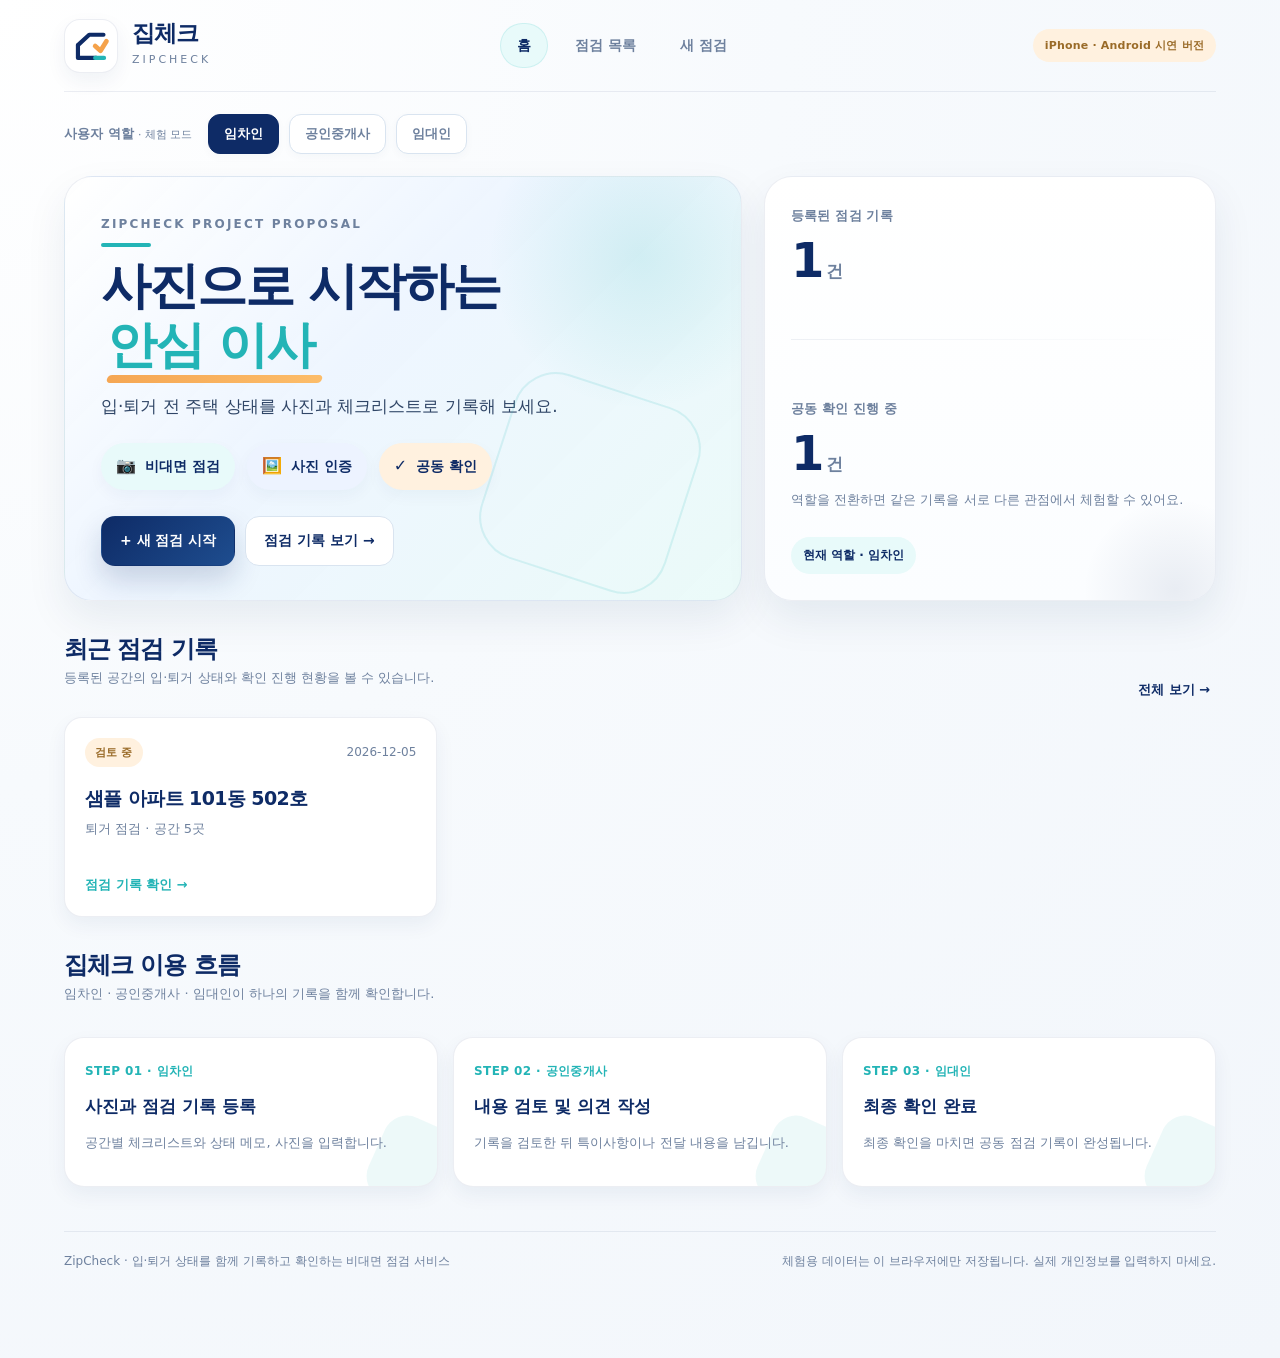
==== docs/index.html @ 16161367 "Add iPhone PWA site: docs/index.html" ====
<!doctype html>
<html lang="ko">
<head>
  <meta charset="utf-8" />
  <meta name="viewport" content="width=device-width, initial-scale=1, viewport-fit=cover" />
  <meta name="theme-color" content="#F7FAFD" />
  <meta name="mobile-web-app-capable" content="yes"/>
  <meta name="apple-mobile-web-app-capable" content="yes"/>
  <meta name="apple-mobile-web-app-status-bar-style" content="default"/>
  <meta name="description" content="집체크 - 입퇴거 주택상태 공동점검 시제품"/>
  <meta name="apple-mobile-web-app-title" content="집체크"/>
  <link rel="apple-touch-icon" href="icons/icon.svg"/>
  <link rel="manifest" href="manifest.webmanifest"/>
  <link rel="icon" type="image/png" sizes="192x192" href="icons/icon-192.png"/>
  <title>집체크 ZipCheck | iPhone 시연용 웹앱</title>
  <style>
    :root{
      --bg:#F7FAFD;
      --bg2:#EEF5FA;
      --card:#FFFFFF;
      --ink:#0E2B66;
      --text:#304667;
      --muted:#6E819E;
      --line:#D9E4F0;
      --navy:#0E2B66;
      --navy-2:#1E4D8F;
      --teal:#23B4B6;
      --teal-soft:#E8FAFA;
      --orange:#F5A24A;
      --orange-soft:#FFF1DF;
      --blue-soft:#EDF3FF;
      --green-soft:#E8F8F2;
      --shadow:0 18px 40px rgba(17,49,95,.08);
      --shadow-soft:0 8px 20px rgba(24,54,97,.06);
      --radius-xl:28px;
      --radius-lg:20px;
      --radius-md:14px;
    }
    *{box-sizing:border-box}
    html,body{margin:0;padding:0}
    body{
      font-family:Pretendard,"Apple SD Gothic Neo","Malgun Gothic",system-ui,sans-serif;
      color:var(--text);
      background:radial-gradient(circle at top left, #ffffff 0%, #F7FAFD 42%, #F2F6FB 100%);
      line-height:1.55;
    }
    button,input,select,textarea{font:inherit}
    button{cursor:pointer}
    button:disabled{opacity:.55;cursor:not-allowed}
    a{text-decoration:none;color:inherit}
    .shell{max-width:1200px;margin:0 auto;padding:0 24px 88px}
    .site-header{
      min-height:92px;display:flex;align-items:center;justify-content:space-between;gap:16px;
      border-bottom:1px solid rgba(14,43,102,.08);
    }
    .brand{display:flex;align-items:center;gap:14px;white-space:nowrap}
    .brand-logo{width:54px;height:54px;display:grid;place-items:center;background:white;border-radius:16px;box-shadow:var(--shadow-soft);border:1px solid rgba(14,43,102,.08)}
    .brand-logo svg{display:block}
    .brand-copy strong{display:block;font-size:23px;line-height:1;color:var(--navy);letter-spacing:-1px}
    .brand-copy span{display:block;font-size:11px;letter-spacing:3px;color:var(--muted);margin-top:6px}
    .toplinks{display:flex;align-items:center;gap:10px;flex-wrap:wrap}
    .navbtn{
      border:1px solid transparent;background:transparent;color:var(--muted);
      border-radius:999px;padding:11px 16px;font-size:14px;font-weight:700;
      transition:.18s ease;
    }
    .navbtn:hover{background:rgba(35,180,182,.08);color:var(--navy)}
    .navbtn.active{background:var(--teal-soft);color:var(--navy);border-color:rgba(35,180,182,.14)}
    .demo-label{
      white-space:nowrap;border-radius:999px;padding:8px 12px;font-size:11px;font-weight:800;
      color:#9A6B28;background:var(--orange-soft);letter-spacing:.2px
    }
    .role-strip{
      display:flex;align-items:center;gap:10px;flex-wrap:wrap;padding:22px 0 10px;
    }
    .role-caption{font-size:13px;font-weight:800;color:var(--muted);margin-right:6px}
    .role-btn{
      border:1px solid var(--line);background:#fff;color:var(--muted);
      border-radius:12px;padding:9px 15px;font-size:13px;font-weight:700;transition:.18s ease;
      box-shadow:0 3px 10px rgba(17,49,95,.03)
    }
    .role-btn.active{background:var(--navy);color:#fff;border-color:var(--navy)}
    .hero{
      display:grid;grid-template-columns:1.32fr .88fr;gap:22px;align-items:stretch;margin:12px 0 34px;
    }
    .hero-main{
      min-height:328px;padding:34px 36px;border-radius:var(--radius-xl);
      background:linear-gradient(135deg, rgba(255,255,255,.98) 0%, rgba(237,245,255,.94) 42%, rgba(233,250,248,.92) 100%);
      border:1px solid rgba(14,43,102,.08);
      box-shadow:var(--shadow);position:relative;overflow:hidden;display:flex;flex-direction:column;justify-content:space-between;
    }
    .hero-main:before{
      content:'';position:absolute;right:-50px;top:-70px;width:300px;height:300px;border-radius:50%;
      background:radial-gradient(circle, rgba(35,180,182,.14) 0%, rgba(35,180,182,.06) 42%, rgba(35,180,182,0) 72%);
      pointer-events:none;
    }
    .hero-main:after{
      content:'';position:absolute;right:54px;bottom:20px;width:190px;height:190px;border:2px solid rgba(35,180,182,.14);
      border-radius:44px;transform:rotate(18deg);pointer-events:none;
    }
    .eyebrow{
      display:inline-block;font-size:12px;font-weight:800;letter-spacing:2.2px;color:var(--muted);
      text-transform:uppercase;margin-bottom:10px
    }
    .eyebrow::after{content:'';display:block;width:50px;height:4px;background:var(--teal);border-radius:4px;margin-top:9px}
    h1{margin:0;font-size:50px;line-height:1.18;letter-spacing:-2px;color:var(--navy)}
    .accent{color:var(--teal)}
    .headline-sub{display:block;color:var(--text);font-size:17px;margin-top:18px;max-width:500px}
    .accent-swoosh{
      display:inline-block;margin-left:6px;position:relative
    }
    .accent-swoosh:after{
      content:'';position:absolute;left:0;right:-8px;bottom:-8px;height:8px;background:linear-gradient(90deg,var(--orange),#FDBA62);
      border-radius:999px;opacity:.95;transform:skewX(-18deg)
    }
    .feature-pills{display:flex;gap:12px;flex-wrap:wrap;margin-top:24px}
    .pill{
      display:inline-flex;align-items:center;gap:9px;padding:11px 15px;border-radius:999px;font-size:14px;font-weight:800;
      box-shadow:0 6px 16px rgba(17,49,95,.04)
    }
    .pill.teal{background:var(--teal-soft);color:var(--navy)}
    .pill.blue{background:var(--blue-soft);color:var(--navy)}
    .pill.orange{background:var(--orange-soft);color:var(--navy)}
    .pill .icon{font-size:16px}
    .actions{display:flex;gap:10px;flex-wrap:wrap;margin-top:26px}
    .btn{
      border:1px solid transparent;border-radius:14px;padding:13px 18px;font-size:14px;font-weight:800;
      display:inline-flex;align-items:center;justify-content:center;gap:7px;transition:.18s ease;
    }
    .btn.primary{background:linear-gradient(135deg,var(--navy) 0%, var(--navy-2) 100%);color:#fff;box-shadow:0 14px 28px rgba(14,43,102,.18)}
    .btn.primary:hover{transform:translateY(-1px)}
    .btn.secondary{background:#fff;color:var(--navy);border-color:var(--line)}
    .btn.secondary:hover,.btn.ghost:hover{border-color:#b7c9df;background:#fbfdff}
    .btn.ghost{background:#fff;color:var(--muted);border-color:var(--line)}
    .btn.warn{background:var(--orange-soft);color:#9A6B28}
    .summary{
      border-radius:var(--radius-xl);padding:26px;background:linear-gradient(180deg,#FFFFFF 0%, #FBFDFF 100%);
      border:1px solid rgba(14,43,102,.08);box-shadow:var(--shadow);display:flex;flex-direction:column;justify-content:space-between;position:relative;overflow:hidden
    }
    .summary:before{content:'';position:absolute;inset:auto -50px -80px auto;width:180px;height:180px;border-radius:50%;background:radial-gradient(circle, rgba(14,43,102,.08) 0%, rgba(14,43,102,0) 72%)}
    .sum-title{font-size:13px;font-weight:800;color:var(--muted);letter-spacing:.2px}
    .sum-number{margin-top:8px;font-size:48px;font-weight:900;line-height:1;letter-spacing:-2px;color:var(--navy)}
    .sum-number span{font-size:17px;font-weight:700;color:var(--muted);margin-left:4px}
    .sum-rule{height:1px;background:linear-gradient(90deg, rgba(14,43,102,.07), rgba(14,43,102,0));margin:18px 0}
    .hint{font-size:13px;color:var(--muted)}
    .summary-chip{display:inline-flex;align-items:center;gap:8px;background:var(--teal-soft);color:var(--navy);padding:9px 12px;border-radius:999px;font-size:12px;font-weight:800;margin-top:14px}
    .section-head{display:flex;align-items:end;justify-content:space-between;gap:16px;margin:34px 0 15px}
    .section-head h2{margin:0;font-size:24px;line-height:1.2;color:var(--navy);letter-spacing:-1px}
    .section-head p{margin-top:5px;font-size:13px;color:var(--muted)}
    .text-btn{border:none;background:transparent;color:var(--navy);font-size:13px;font-weight:800}
    .cards{display:grid;grid-template-columns:repeat(3,1fr);gap:16px}
    .card{
      border:1px solid rgba(14,43,102,.08);background:white;border-radius:18px;padding:20px;box-shadow:var(--shadow-soft)
    }
    .record-card{display:flex;flex-direction:column;min-height:200px;cursor:pointer;transition:transform .15s ease,border-color .15s ease, box-shadow .15s ease}
    .record-card:hover{transform:translateY(-3px);border-color:rgba(35,180,182,.34);box-shadow:0 18px 26px rgba(24,54,97,.09)}
    .card-top{display:flex;justify-content:space-between;align-items:center;gap:8px}
    .tag{display:inline-block;padding:6px 10px;border-radius:999px;font-size:11px;font-weight:900;letter-spacing:.2px;background:var(--teal-soft);color:var(--navy)}
    .tag.orange{background:var(--orange-soft);color:#9A6B28}
    .tag.gray{background:#F2F6FB;color:var(--muted)}
    .date{font-size:12px;color:var(--muted)}
    .card h3{margin:18px 0 8px;font-size:19px;line-height:1.38;letter-spacing:-.6px;color:var(--navy)}
    .meta{font-size:13px;color:var(--muted)}
    .card-bottom{margin-top:auto;padding-top:18px;color:var(--teal);font-size:13px;font-weight:800}
    .empty{
      padding:56px 24px;text-align:center;background:linear-gradient(180deg,#fff 0%, #fbfdff 100%);
      border:1px dashed #C9D9E8;border-radius:22px;color:var(--muted)
    }
    .empty strong{display:block;color:var(--navy);font-size:18px;margin-bottom:8px}
    .flowgrid{display:grid;grid-template-columns:repeat(3,1fr);gap:15px;margin-top:20px}
    .flowstep{background:#fff;border:1px solid rgba(14,43,102,.08);border-radius:20px;padding:20px;box-shadow:var(--shadow-soft);position:relative;overflow:hidden}
    .flowstep:after{content:'';position:absolute;right:-24px;bottom:-24px;width:88px;height:88px;border-radius:24px;background:rgba(35,180,182,.08);transform:rotate(24deg)}
    .stepnum{color:var(--teal);font-size:12px;font-weight:900;letter-spacing:.4px}
    .flowstep h3{margin:10px 0 7px;font-size:17px;color:var(--navy)}
    .flowstep p{font-size:13px;color:var(--muted);position:relative;z-index:1}
    .page-head{margin:22px 0 20px}
    .page-head h1{font-size:34px;line-height:1.2;margin:6px 0;color:var(--navy)}
    .page-head p{font-size:14px;color:var(--muted)}
    .panel{
      background:linear-gradient(180deg,#FFFFFF 0%, #FBFDFF 100%);border:1px solid rgba(14,43,102,.08);
      border-radius:22px;padding:28px;margin-bottom:18px;box-shadow:var(--shadow-soft)
    }
    .panel h2{font-size:20px;letter-spacing:-.6px;margin:0 0 18px;color:var(--navy)}
    .field-grid{display:grid;grid-template-columns:1fr 1fr;gap:17px}
    .field label,.label{display:block;font-weight:800;font-size:13px;margin-bottom:8px;color:var(--navy)}
    .field input,.field select,.field textarea,textarea.comment{
      display:block;width:100%;min-height:48px;padding:12px 14px;border:1px solid var(--line);border-radius:12px;outline:none;
      background:#fff;color:var(--text);font-size:14px;transition:border-color .15s ease, box-shadow .15s ease
    }
    .field input:focus,.field select:focus,.field textarea:focus,textarea.comment:focus{border-color:rgba(35,180,182,.72);box-shadow:0 0 0 4px rgba(35,180,182,.12)}
    textarea{resize:vertical}
    .room-grid{display:grid;grid-template-columns:repeat(2,1fr);gap:14px}
    .room{
      border:1px solid rgba(14,43,102,.08);border-radius:18px;padding:18px;background:linear-gradient(180deg,#FFFFFF 0%, #F9FCFF 100%)
    }
    .room h3{margin:0 0 14px;font-size:17px;color:var(--navy)}
    .room .field{margin-bottom:12px}.room .field:last-child{margin-bottom:0}
    .file-input{width:100%;font-size:12px;max-width:100%}
    .file-input::file-selector-button{
      border:1px solid #CFE0EF;border-radius:10px;background:var(--blue-soft);color:var(--navy);font-weight:800;padding:8px 12px;margin-right:10px
    }
    .photo-list{display:flex;gap:8px;flex-wrap:wrap;margin-top:10px}
    .photo-mini{width:72px;height:68px;object-fit:cover;border-radius:10px;border:1px solid var(--line)}
    .form-actions{display:flex;justify-content:flex-end;gap:10px;margin:24px 0}
    .detail-grid{display:grid;grid-template-columns:1fr 320px;align-items:start;gap:18px}
    .detail-list{display:grid;grid-template-columns:1fr 1fr;gap:12px}
    .detail-room{border:1px solid rgba(14,43,102,.08);border-radius:16px;background:linear-gradient(180deg,#fff 0%, #fafdff 100%);padding:18px}
    .detail-room strong{display:block;font-size:16px;color:var(--navy)}
    .detail-room p{font-size:13px;color:var(--muted);margin-top:7px;min-height:24px}
    .detail-room .photos{display:flex;flex-wrap:wrap;gap:7px;margin-top:10px}
    .detail-room img{width:90px;height:88px;border-radius:10px;object-fit:cover;cursor:zoom-in;border:1px solid var(--line)}
    .state-label{display:inline-block;font-size:12px;font-weight:900;margin-top:8px;padding:6px 10px;border-radius:999px;background:var(--teal-soft);color:var(--navy)}
    .timeline{display:flex;flex-direction:column;gap:12px}
    .event{border-left:3px solid #BFD2E5;padding-left:13px}
    .event strong{font-size:13px;color:var(--navy)}
    .event p{font-size:13px;color:var(--muted);margin:3px 0}.event small{color:#90A1B8;font-size:11px}
    .check{font-size:14px;margin:10px 0;padding:12px 13px;border-radius:13px;background:#F3F8FC;color:var(--text);font-weight:700}
    .check.done{background:var(--green-soft);color:#14785E}
    .confirm-panel{margin-top:20px;border-top:1px solid rgba(14,43,102,.08);padding-top:18px}
    .confirm-panel textarea{height:100px;margin:12px 0}
    .aside h3{font-size:17px;margin:0 0 15px;color:var(--navy)}
    .note{padding:14px 15px;border-radius:14px;background:var(--blue-soft);color:var(--text);font-size:13px;border:1px solid rgba(30,77,143,.06)}
    .footer{
      margin-top:44px;border-top:1px solid rgba(14,43,102,.08);padding:20px 0 0;display:flex;justify-content:space-between;
      gap:15px;flex-wrap:wrap;font-size:12px;color:var(--muted)
    }
    .toast{
      position:fixed;bottom:24px;left:50%;transform:translateX(-50%) translateY(15px);opacity:0;pointer-events:none;transition:.25s;
      background:linear-gradient(135deg,var(--navy) 0%, var(--navy-2) 100%);color:white;border-radius:14px;padding:12px 18px;font-size:13px;
      z-index:100;box-shadow:0 18px 30px rgba(14,43,102,.18)
    }
    .toast.show{opacity:1;transform:translateX(-50%) translateY(0)}
    @media(max-width:980px){
      .hero{grid-template-columns:1fr}
      .cards{grid-template-columns:repeat(2,1fr)}
      .detail-grid{grid-template-columns:1fr}
    }
    @media(max-width:800px){
      .shell{padding:0 16px 60px}
      .site-header{padding:14px 0;min-height:auto;flex-wrap:wrap}
      .toplinks{width:100%;order:2}
      .hero-main{min-height:290px;padding:28px 24px}
      h1{font-size:40px}
      .field-grid,.room-grid,.detail-list,.flowgrid{grid-template-columns:1fr}
      .summary{min-height:unset}
    }
    @media(max-width:560px){
      .cards{grid-template-columns:1fr}
      .brand-copy strong{font-size:21px}
      h1{font-size:34px}
      .page-head h1{font-size:29px}
      .panel{padding:20px}
      .navbtn{padding:8px 11px}
      .demo-label{font-size:10px}
      .role-caption{width:100%}
      .feature-pills{gap:8px}
      .pill{font-size:13px;padding:10px 13px}
    }

    /* Android / PWA layout layer. The desktop theme is retained. */
    html{scroll-behavior:smooth;-webkit-text-size-adjust:100%}
    body{overscroll-behavior-y:contain;-webkit-tap-highlight-color:transparent}
    button,a,input,select,summary{touch-action:manipulation}
    button:focus-visible,a:focus-visible,input:focus-visible,textarea:focus-visible,select:focus-visible,summary:focus-visible{outline:3px solid rgba(35,180,182,.55);outline-offset:2px}
    .mobile-tabs{display:none}
    .upload-actions{display:flex;flex-wrap:wrap;gap:8px;margin-top:8px}
    .upload-choice{display:inline-flex;align-items:center;justify-content:center;gap:6px;border:1px solid #CFE0EF;background:#EDF3FF;color:#0E2B66;border-radius:12px;padding:10px 13px;font-size:13px;font-weight:800;cursor:pointer;min-height:46px;position:relative;overflow:hidden}
    .upload-choice.camera{background:#E8FAFA;border-color:#BAE8E6}
    .upload-choice input{position:absolute;width:1px;height:1px;opacity:0;pointer-events:none}
    .camera-guide{font-size:12px;color:var(--muted);margin-top:7px}
    .photo-item{display:inline-flex;position:relative;margin-right:3px}
    .photo-remove{position:absolute;top:-8px;right:-8px;border:none;background:#0E2B66;color:white;width:24px;height:24px;display:grid;place-items:center;border-radius:50%;font-size:17px;line-height:1;box-shadow:0 2px 8px rgba(14,43,102,.16)}
    .upload-count{display:inline-flex;align-items:center;color:var(--muted);font-size:12px;margin-top:7px}
    .room-intro{display:block;font-size:13px;color:var(--muted);margin-bottom:12px}
    .role-caption small{font-weight:500}
    @media(max-width:680px){
      :root{--shadow:0 10px 25px rgba(17,49,95,.075)}
      .shell{padding:0 15px calc(92px + env(safe-area-inset-bottom, 0px));max-width:100%}
      .site-header{min-height:74px;flex-wrap:nowrap;padding:13px 0;border-bottom:1px solid #E9EEF5;gap:6px}
      .brand{gap:10px}.brand-logo{width:43px;height:43px;border-radius:14px;flex-shrink:0}
      .brand-logo svg{width:33px;height:33px}.brand-copy strong{font-size:20px}.brand-copy span{font-size:9px;letter-spacing:2.5px;margin-top:4px}
      .toplinks{display:none}.demo-label{margin-left:auto;white-space:normal;text-align:right;max-width:114px;padding:6px 9px;font-size:10px;line-height:1.35}
      .role-strip{margin:0 -15px;padding:13px 15px 14px;display:grid;grid-template-columns:repeat(3,minmax(0,1fr));gap:7px;background:rgba(255,255,255,.85);border-bottom:1px solid #EEF2F6}
      .role-caption{grid-column:1/-1;font-size:12px;color:var(--navy);margin-bottom:0}
      .role-btn{min-width:0;min-height:42px;padding:8px 6px;font-size:12px;border-radius:12px;box-shadow:none}
      .hero{grid-template-columns:1fr;gap:12px;margin:16px 0 26px}
      .hero-main{min-height:0;padding:25px 22px 21px;border-radius:22px}
      .hero-main:after{right:-65px;bottom:0;width:160px;height:160px}
      .eyebrow{font-size:10px;letter-spacing:1.6px;margin-bottom:11px}
      .eyebrow:after{width:35px;height:3px;margin-top:6px}
      .hero h1{font-size:32px;letter-spacing:-1.5px;line-height:1.26}
      .headline-sub{font-size:14px;line-height:1.65;margin-top:14px}
      .feature-pills{gap:6px;margin-top:17px}.pill{padding:8px 11px;font-size:11px;gap:5px;box-shadow:none}.pill .icon{font-size:14px}
      .actions{margin-top:19px;gap:8px}.hero .actions .btn{flex:1;min-width:120px}
      .btn{min-height:47px;padding:11px 13px;font-size:13px;border-radius:13px}
      .summary{padding:21px 20px;border-radius:21px;display:grid;grid-template-columns:1fr 1px 1fr;align-items:center;gap:15px}
      .summary .sum-rule{height:100%;width:1px;margin:0;background:var(--line)}
      .sum-title{font-size:12px}.sum-number{font-size:35px;margin-top:6px}
      .summary .hint{display:none}.summary-chip{margin-top:8px;font-size:10px;padding:6px 9px}
      .section-head{margin:28px 0 14px;align-items:center}.section-head h2{font-size:21px}.section-head p{font-size:12px}.text-btn{font-size:12px;white-space:nowrap}
      .cards{grid-template-columns:1fr;gap:11px}.card{border-radius:17px;padding:19px}.record-card{min-height:160px}
      .card h3{margin:14px 0 5px}.card-bottom{padding-top:12px}
      .flowgrid{grid-template-columns:1fr;gap:10px;margin-top:16px}.flowstep{padding:18px;min-height:102px;border-radius:18px}.flowstep h3{font-size:15px;margin:6px 0 3px}
      .page-head{margin:24px 0 16px}.page-head h1{font-size:28px;letter-spacing:-1.2px}.page-head p{font-size:13px}
      .panel{padding:19px 17px;border-radius:19px;margin-bottom:13px}.panel h2{font-size:18px;margin-bottom:14px}
      .field-grid,.room-grid,.detail-list{grid-template-columns:1fr;gap:12px}.field input,.field select,.field textarea,textarea.comment{font-size:16px;min-height:49px;border-radius:12px}
      .room{padding:17px 15px;border-radius:15px}.room h3{font-size:17px}.room .field label{font-size:13px}
      .detail-grid{grid-template-columns:1fr;gap:2px}.aside .panel{margin-bottom:12px}.detail-room{padding:16px}
      .form-actions{position:sticky;bottom:calc(72px + env(safe-area-inset-bottom, 0px));z-index:8;padding:11px 2px;margin:10px 0;background:linear-gradient(to top, #F7FAFD 72%, rgba(247,250,253,.84));border-radius:14px}
      .form-actions .btn{flex:1}
      .footer{font-size:11px;margin-top:36px;padding-top:17px;line-height:1.7}
      .mobile-tabs{position:fixed;display:grid;grid-template-columns:repeat(3,1fr);bottom:0;left:0;right:0;z-index:50;padding:8px 10px calc(6px + env(safe-area-inset-bottom, 0px));background:rgba(255,255,255,.97);border-top:1px solid #DCE7F2;box-shadow:0 -8px 22px rgba(14,43,102,.06);-webkit-backdrop-filter:blur(18px);backdrop-filter:blur(18px)}
      .mobile-tab{background:transparent;border:none;min-height:54px;display:flex;gap:3px;flex-direction:column;align-items:center;justify-content:center;color:#8293AB;font-size:10px;font-weight:800;border-radius:12px}
      .mobile-tab svg{width:22px;height:22px;display:block}.mobile-tab.active{color:var(--navy);background:#E8FAFA}
      .mobile-tab-create svg{color:var(--teal)}
      .toast{bottom:calc(85px + env(safe-area-inset-bottom, 0px));width:max-content;max-width:calc(100vw - 30px);text-align:center}
      .upload-choice{flex:1}
      .upload-count{margin-bottom:3px}
    }
    @media(max-width:360px){
      .hero h1{font-size:29px}.pill{font-size:10px;padding:7px 8px}.feature-pills{gap:5px}
      .summary{gap:10px;padding:18px 13px}.sum-title{font-size:11px}.sum-number{font-size:33px}
    }

  </style>
</head>
<body>
  <div class="shell">
    <header class="site-header">
      <div class="brand">
        <div class="brand-logo" aria-hidden="true">
          <svg width="38" height="38" viewBox="0 0 64 64" fill="none" xmlns="http://www.w3.org/2000/svg">
            <path d="M10 30.5L29 13H53" stroke="#0E2B66" stroke-width="7" stroke-linecap="round" stroke-linejoin="round"/>
            <path d="M10 31V52H41" stroke="#0E2B66" stroke-width="7" stroke-linecap="round" stroke-linejoin="round"/>
            <path d="M39 32L48 40L58 24" stroke="#F5A24A" stroke-width="8" stroke-linecap="round" stroke-linejoin="round"/>
            <path d="M39 52H54" stroke="#23B4B6" stroke-width="7" stroke-linecap="round" stroke-linejoin="round"/>
          </svg>
        </div>
        <div class="brand-copy"><strong>집체크</strong><span>ZIPCHECK</span></div>
      </div>
      <div class="toplinks" id="nav"></div>
      <span class="demo-label">iPhone · Android 시연 버전</span>
    </header>

    <div class="role-strip" id="roles"></div>
    <main id="app"></main>
    <footer class="footer">
      <span>ZipCheck · 입·퇴거 상태를 함께 기록하고 확인하는 비대면 점검 서비스</span>
      <span>체험용 데이터는 이 브라우저에만 저장됩니다. 실제 개인정보를 입력하지 마세요.</span>
    </footer>
  </div>
  <nav class="mobile-tabs" id="mobile-tabs" aria-label="하단 메뉴">
    <button type="button" class="mobile-tab" data-page="home" aria-label="홈">
      <svg viewBox="0 0 24 24" fill="none" stroke="currentColor" stroke-width="2" stroke-linecap="round" stroke-linejoin="round"><path d="m3 10 9-7 9 7"/><path d="M5 9v12h14V9"/><path d="M9 21v-7h6v7"/></svg><span>홈</span>
    </button>
    <button type="button" class="mobile-tab" data-page="records" aria-label="점검 목록">
      <svg viewBox="0 0 24 24" fill="none" stroke="currentColor" stroke-width="2" stroke-linecap="round" stroke-linejoin="round"><rect x="5" y="4" width="14" height="17" rx="2"/><path d="M9 4.5V3h6v1.5M9 11h6m-6 4h6"/></svg><span>점검 목록</span>
    </button>
    <button type="button" class="mobile-tab mobile-tab-create" data-page="new" aria-label="새 점검">
      <svg viewBox="0 0 24 24" fill="none" stroke="currentColor" stroke-width="2.5" stroke-linecap="round"><path d="M12 5v14M5 12h14"/></svg><span>새 점검</span>
    </button>
  </nav>
  <div id="toast" class="toast"></div>

  <script>
    'use strict';
    const KEY = 'zipcheck-mvp-v2-ppt-tone';
    const ROOMS = ['현관', '거실', '주방', '욕실', '침실'];
    const ROLES = ['임차인', '공인중개사', '임대인'];
    const today = () => new Date().toLocaleDateString('sv-SE');
    const now = () => new Date().toLocaleString('ko-KR');
    const makeSeed = () => [{
      id:'demo-1001',
      name:'샘플 아파트 101동 502호',
      type:'퇴거',
      date:today(),
      createdAt:now(),
      brokerChecked:false,
      ownerChecked:false,
      rooms:ROOMS.map((r,i)=>({
        name:r,
        state:i===2?'확인 필요':'양호',
        memo:i===2?'싱크대 하부에 작은 생활 흔적이 있습니다.':'특이사항 없음',
        photos:[]
      })),
      logs:[{role:'임차인',text:'퇴거 점검 기록을 등록했습니다.',time:now()}]
    }];
    function load(){ try{ const raw=localStorage.getItem(KEY); return raw?JSON.parse(raw):makeSeed(); } catch { return makeSeed(); } }
    let records = load();
    let role = '임차인', page = 'home', selectedId = null, photosDraft = {};
    const $ = id => document.getElementById(id);
    const esc = s => String(s ?? '').replace(/[&<>"']/g,c=>({'&':'&amp;','<':'&lt;','>':'&gt;','"':'&quot;',"'":'&#39;'}[c]));
    function save(){
      try { localStorage.setItem(KEY, JSON.stringify(records)); return true; }
      catch { toast('저장 공간이 부족합니다. 사진 개수를 줄여 주세요.'); return false; }
    }
    function toast(message){
      const el = $('toast');
      el.textContent = message;
      el.classList.add('show');
      clearTimeout(toast.t);
      toast.t = setTimeout(()=>el.classList.remove('show'), 2600);
    }
    function status(rec){ return rec.brokerChecked && rec.ownerChecked ? '확인 완료' : '검토 중'; }
    function badge(rec){ return `<span class="tag ${status(rec)==='확인 완료'?'':'orange'}">${status(rec)}</span>`; }
    function renderNav(){
      $('nav').innerHTML = [['home','홈'],['records','점검 목록'],['new','새 점검']]
        .map(([p,t])=>`<button type="button" class="navbtn ${page===p?'active':''}" data-page="${p}">${t}</button>`).join('');
      $('roles').innerHTML = `<span class="role-caption">사용자 역할 <small>· 체험 모드</small></span>`+
        ROLES.map(r=>`<button type="button" class="role-btn ${role===r?'active':''}" data-role="${r}" aria-pressed="${role===r}">${r}</button>`).join('');
      const tabs=$('mobile-tabs'); if(tabs){ tabs.querySelectorAll('[data-page]').forEach(el=>{el.classList.toggle('active',el.dataset.page===page);el.setAttribute('aria-current',el.dataset.page===page?'page':'false')}); }
    }
    function card(rec){
      return `<article class="card record-card" data-open="${esc(rec.id)}" role="button" tabindex="0">
        <div class="card-top">${badge(rec)}<span class="date">${esc(rec.date)}</span></div>
        <h3>${esc(rec.name)}</h3>
        <div class="meta">${esc(rec.type)} 점검 · 공간 ${rec.rooms.length}곳</div>
        <div class="card-bottom">점검 기록 확인 →</div>
      </article>`;
    }
    function renderHome(){
      const roleText = {
        '임차인':'입·퇴거 전 주택 상태를 사진과 체크리스트로 기록해 보세요.',
        '공인중개사':'임차인이 남긴 기록을 검토하고 중개사 의견을 추가해 보세요.',
        '임대인':'공유된 기록을 최종 확인하고 공동 확인 절차를 완성해 보세요.'
      }[role];
      const pending = records.filter(r=>status(r)!=='확인 완료').length;
      return `
        <section class="hero">
          <div class="hero-main">
            <div>
              <span class="eyebrow">ZIPCHECK PROJECT PROPOSAL</span>
              <h1>사진으로 시작하는<br><span class="accent accent-swoosh">안심 이사</span></h1>
              <span class="headline-sub">${roleText}</span>
              <div class="feature-pills">
                <span class="pill teal"><span class="icon">📷</span> 비대면 점검</span>
                <span class="pill blue"><span class="icon">🖼️</span> 사진 인증</span>
                <span class="pill orange"><span class="icon">✓</span> 공동 확인</span>
              </div>
            </div>
            <div class="actions">
              ${role==='임차인' ? '<button class="btn primary" data-page="new">+ 새 점검 시작</button>' : ''}
              <button class="btn secondary" data-page="records">점검 기록 보기 →</button>
            </div>
          </div>
          <div class="summary">
            <div>
              <span class="sum-title">등록된 점검 기록</span>
              <div class="sum-number">${records.length}<span>건</span></div>
            </div>
            <div class="sum-rule"></div>
            <div>
              <span class="sum-title">공동 확인 진행 중</span>
              <div class="sum-number">${pending}<span>건</span></div>
              <p class="hint">역할을 전환하면 같은 기록을 서로 다른 관점에서 체험할 수 있어요.</p>
              <span class="summary-chip">현재 역할 · ${role}</span>
            </div>
          </div>
        </section>

        <div class="section-head">
          <div>
            <h2>최근 점검 기록</h2>
            <p>등록된 공간의 입·퇴거 상태와 확인 진행 현황을 볼 수 있습니다.</p>
          </div>
          <button class="text-btn" data-page="records">전체 보기 →</button>
        </div>
        ${records.length ? `<div class="cards">${records.slice(0,3).map(card).join('')}</div>` : '<div class="empty"><strong>아직 등록된 점검이 없습니다.</strong>새 점검을 시작해 보세요.</div>'}

        <div class="section-head">
          <div>
            <h2>집체크 이용 흐름</h2>
            <p>임차인 · 공인중개사 · 임대인이 하나의 기록을 함께 확인합니다.</p>
          </div>
        </div>
        <div class="flowgrid">
          <div class="flowstep"><span class="stepnum">STEP 01 · 임차인</span><h3>사진과 점검 기록 등록</h3><p>공간별 체크리스트와 상태 메모, 사진을 입력합니다.</p></div>
          <div class="flowstep"><span class="stepnum">STEP 02 · 공인중개사</span><h3>내용 검토 및 의견 작성</h3><p>기록을 검토한 뒤 특이사항이나 전달 내용을 남깁니다.</p></div>
          <div class="flowstep"><span class="stepnum">STEP 03 · 임대인</span><h3>최종 확인 완료</h3><p>최종 확인을 마치면 공동 점검 기록이 완성됩니다.</p></div>
        </div>`;
    }
    function renderRecords(){
      return `<div class="page-head"><span class="eyebrow">Inspection Records</span><h1>점검 목록</h1><p>등록된 기록을 선택하면 공간별 상태와 참여자의 확인 여부를 볼 수 있습니다.</p></div>
      ${records.length ? `<div class="cards">${records.map(card).join('')}</div>` : '<div class="empty"><strong>등록된 기록이 없습니다.</strong>새 점검을 등록해 보세요.</div>'}
      <div class="actions"><button class="btn ghost" id="export">기록 JSON 내보내기</button><button class="btn ghost" id="reset">샘플 데이터로 초기화</button></div>`;
    }
    function roomEditor(room){
      const r = esc(room);
      return `<div class="room"><h3>${r}</h3><span class="room-intro">전체 공간이 보이도록 촬영한 후 상태를 기록해 주세요.</span><div class="field"><label for="state-${r}">현재 상태</label><select id="state-${r}" name="state-${r}"><option>양호</option><option>확인 필요</option><option>파손 의심</option><option>해당 없음</option></select></div><div class="field"><label for="memo-${r}">상태 메모</label><textarea id="memo-${r}" name="memo-${r}" rows="2" placeholder="예: 벽지에 작은 자국이 있습니다."></textarea></div><div class="field"><span class="label">사진 첨부 (선택)</span><div class="upload-actions"><label class="upload-choice">🖼️ 갤러리 선택<input type="file" accept="image/*" data-upload="${r}" multiple aria-label="${r} 사진 선택"></label><label class="upload-choice camera">📷 카메라 촬영<input type="file" accept="image/*" capture="environment" data-upload="${r}" aria-label="${r} 카메라 촬영"></label></div><div class="camera-guide">사진은 최대 4장까지 저장됩니다. 밝은 곳에서 비슷한 각도로 촬영하세요.</div><div class="photo-list" id="previews-${r}" aria-live="polite"></div></div></div>`;
    }
    function renderNew(){
      if(role !== '임차인') return `<div class="page-head"><h1>새 점검 등록</h1><p>점검 등록은 임차인 역할에서 체험할 수 있습니다.</p></div><div class="panel"><p class="meta">상단의 사용자 역할을 <strong>임차인</strong>으로 바꿔주세요.</p><div class="actions"><button class="btn secondary" data-role="임차인">임차인으로 전환</button></div></div>`;
      return `<div class="page-head"><span class="eyebrow">New Inspection</span><h1>새 입·퇴거 점검</h1><p>실제 거주지 정보 대신 예시 주소를 사용해 주세요.</p></div>
      <form id="inspection-form">
        <div class="panel">
          <h2>기본 정보</h2>
          <div class="field-grid">
            <div class="field"><label for="name">점검 대상 공간</label><input id="name" name="name" required maxlength="80" placeholder="예: 샘플 아파트 101동 502호"></div>
            <div class="field"><label for="type">점검 종류</label><select id="type" name="type"><option>입주</option><option selected>퇴거</option></select></div>
            <div class="field"><label for="date">점검일</label><input id="date" type="date" name="date" value="${today()}" required></div>
          </div>
        </div>
        <div class="panel">
          <h2>공간별 점검 체크리스트</h2>
          <p class="meta" style="margin-bottom:17px">공간별 상태를 같은 기준으로 기록하면 입주·퇴거 기록을 비교하기 쉬워집니다.</p>
          <div class="room-grid">${ROOMS.map(roomEditor).join('')}</div>
        </div>
        <div class="form-actions"><button type="button" class="btn secondary" data-page="home">취소</button><button type="submit" class="btn primary">점검 기록 저장 →</button></div>
      </form>`;
    }
    function renderDetail(){
      const r = records.find(x=>x.id===selectedId);
      if(!r) return '<div class="empty">기록을 찾을 수 없습니다.</div>';
      const statuses = `<div class="check done">✓ 임차인 · 점검 기록 등록</div><div class="check ${r.brokerChecked?'done':''}">${r.brokerChecked?'✓':'○'} 공인중개사 · ${r.brokerChecked?'검토 완료':'검토 대기'}</div><div class="check ${r.ownerChecked?'done':''}">${r.ownerChecked?'✓':'○'} 임대인 · ${r.ownerChecked?'확인 완료':'확인 대기'}</div>`;
      const checkAction = ((role==='공인중개사'&&!r.brokerChecked)||(role==='임대인'&&!r.ownerChecked))
        ? `<div class="confirm-panel"><strong>${role==='공인중개사'?'중개사 검토 의견':'임대인 확인 의견'}</strong><p class="meta">확인 전 사진과 메모를 검토해 주세요.</p><form id="review-form"><textarea class="comment" name="comment" maxlength="500" placeholder="의견을 작성해 주세요. (선택)"></textarea><button type="submit" class="btn primary" style="width:100%">${role==='공인중개사'?'검토 완료 처리':'확인 완료 처리'}</button></form></div>`
        : `<div class="note">${role==='임차인'?'중개사와 임대인으로 역할을 바꿔 공동 확인 과정을 체험해 보세요.':role==='공인중개사'?'이 점검 기록에 대한 중개사 검토를 마쳤습니다.':'이 점검 기록에 대한 임대인 확인을 마쳤습니다.'}</div>`;
      return `<div class="page-head"><button class="text-btn" data-page="records">← 점검 목록</button><div style="margin-top:16px">${badge(r)}</div><h1>${esc(r.name)}</h1><p>${esc(r.type)} 점검 · 점검일 ${esc(r.date)} · 임차인이 등록</p></div>
      <div class="detail-grid">
        <section>
          <div class="panel"><h2>공간별 점검 결과</h2><div class="detail-list">${r.rooms.map(x=>`<div class="detail-room"><strong>${esc(x.name)}</strong><div class="state-label">${esc(x.state)}</div><p>${esc(x.memo||'작성된 메모가 없습니다.')}</p>${x.photos?.length?`<div class="photos">${x.photos.map(src=>`<a href="${src}" target="_blank" rel="noopener noreferrer"><img src="${src}" alt="${esc(x.name)} 점검 사진"></a>`).join('')}</div>`:'<p class="hint">등록된 사진 없음</p>'}</div>`).join('')}</div></div>
          <div class="panel"><h2>확인 내역</h2><div class="timeline">${r.logs.map(l=>`<div class="event"><strong>${esc(l.role)}</strong><p>${esc(l.text)}</p><small>${esc(l.time)}</small></div>`).join('')}</div></div>
        </section>
        <aside class="aside"><div class="panel"><h3>공동 확인 현황</h3>${statuses}${checkAction}</div><div class="note">이 화면의 확인 표시는 실제 전자서명이나 법적 효력 있는 인증이 아닌 시연용 기능입니다.</div></aside>
      </div>`;
    }
    function render(){
      renderNav();
      $('app').innerHTML = page==='home' ? renderHome() : page==='records' ? renderRecords() : page==='new' ? renderNew() : renderDetail();
      window.scrollTo({top:0, behavior:'auto'});
    }
    function goto(p, fromHistory=false){
      if(p==='new' && page!==p) photosDraft={};
      page=p;
      if(!fromHistory){ try{history.pushState({zipcheckPage:p,selectedId},'',location.pathname+location.search+location.hash)}catch{} }
      render();
    }
    window.addEventListener('popstate',e=>{
      const state=e.state||{}; page=state.zipcheckPage||'home'; selectedId=state.selectedId||null;
      if(page==='detail' && !selectedId)page='records'; render();
    });
    function imageToSmallDataURL(file){
      return new Promise((resolve,reject)=>{
        const reader = new FileReader();
        reader.onerror = ()=>reject(new Error('이미지 읽기 실패'));
        reader.onload = ()=>{
          const img = new Image();
          img.onerror = ()=>reject(new Error('이미지 형식 오류'));
          img.onload = ()=>{
            const max = 820;
            const scale = Math.min(1, max / Math.max(img.width, img.height));
            const canvas = document.createElement('canvas');
            canvas.width = Math.round(img.width * scale);
            canvas.height = Math.round(img.height * scale);
            const c = canvas.getContext('2d');
            c.fillStyle = '#fff';
            c.fillRect(0,0,canvas.width,canvas.height);
            c.drawImage(img,0,0,canvas.width,canvas.height);
            resolve(canvas.toDataURL('image/jpeg', .65));
          };
          img.src = reader.result;
        };
        reader.readAsDataURL(file);
      });
    }
    function paintPhotoPreview(room){
      const target=$('previews-'+room);
      if(!target) return;
      target.innerHTML=(photosDraft[room]||[]).map((src,i)=>`<span class="photo-item"><img class="photo-mini" src="${src}" alt="${esc(room)} 사진 ${i+1}"><button type="button" class="photo-remove" data-remove-photo="${esc(room)}" data-photo-index="${i}" aria-label="사진 ${i+1} 제거">×</button></span>`).join('') + `<span class="upload-count">${(photosDraft[room]||[]).length} / 4장</span>`;
    }
    $('app').addEventListener('click',e=>{
      const rem=e.target.closest('[data-remove-photo]');
      if(rem){const room=rem.dataset.removePhoto;const i=Number(rem.dataset.photoIndex);if(photosDraft[room] && Number.isInteger(i)){photosDraft[room].splice(i,1);paintPhotoPreview(room)}return;}
      const nav = e.target.closest('[data-page]');
      if(nav){ goto(nav.dataset.page); return; }
      const switcher = e.target.closest('[data-role]');
      if(switcher){ role = switcher.dataset.role; render(); return; }
      const item = e.target.closest('[data-open]');
      if(item){ selectedId = item.dataset.open; goto('detail'); return; }
      if(e.target.closest('#export')){
        const blob = new Blob([JSON.stringify(records,null,2)],{type:'application/json'});
        const url = URL.createObjectURL(blob);
        const a = document.createElement('a'); a.href = url; a.download = 'zipcheck-demo-records.json'; a.click(); URL.revokeObjectURL(url);
        toast('점검 기록을 내려받았습니다.');
        return;
      }
      if(e.target.closest('#reset')){
        if(confirm('작성한 시연 기록이 삭제되고 샘플 데이터로 초기화됩니다. 계속할까요?')){ records = makeSeed(); save(); render(); toast('샘플 데이터로 초기화했습니다.'); }
        return;
      }
    });
    $('app').addEventListener('keydown',e=>{
      if((e.key==='Enter'||e.key===' ') && e.target.matches('[data-open]')){
        e.preventDefault(); selectedId = e.target.dataset.open; goto('detail');
      }
    });
    $('roles').addEventListener('click',e=>{ const el=e.target.closest('[data-role]'); if(el){ role=el.dataset.role; render(); } });
    $('nav').addEventListener('click',e=>{ const el=e.target.closest('[data-page]'); if(el) goto(el.dataset.page); });
    $('mobile-tabs').addEventListener('click',e=>{const el=e.target.closest('[data-page]');if(el) goto(el.dataset.page);});
    $('app').addEventListener('change', async e=>{
      const el = e.target.closest('[data-upload]'); if(!el) return;
      const room = el.dataset.upload;
      const files = Array.from(el.files||[]).slice(0,3);
      if(!files.length) return;
      toast('사진을 준비하는 중입니다.');
      try{
        const out = await Promise.all(files.map(imageToSmallDataURL));
        photosDraft[room] = [ ...(photosDraft[room]||[]), ...out ].slice(0,4);
        paintPhotoPreview(room);
        toast(`${room} 사진이 준비됐습니다.`);
      }catch{
        toast('사진을 처리하지 못했습니다. 다른 파일로 시도해 주세요.');
      }finally{ el.value=''; }
    });
    $('app').addEventListener('submit',e=>{
      if(e.target.id==='inspection-form'){
        e.preventDefault();
        const form = new FormData(e.target);
        const name = String(form.get('name')||'').trim();
        if(!name){ toast('점검 대상 공간을 입력해 주세요.'); return; }
        const rec = {
          id:'zip-'+Date.now(),
          name,
          type:String(form.get('type')),
          date:String(form.get('date')),
          createdAt:now(),
          brokerChecked:false,
          ownerChecked:false,
          rooms:ROOMS.map(r=>({name:r,state:String(form.get('state-'+r)||'양호'),memo:String(form.get('memo-'+r)||'').trim(),photos:photosDraft[r]||[]})),
          logs:[{role:'임차인',text:'입·퇴거 점검 기록을 등록했습니다.',time:now()}]
        };
        records.unshift(rec);
        if(!save()){ records.shift(); return; }
        photosDraft = {};
        selectedId = rec.id;
        goto('detail');
        toast('점검 기록이 저장됐습니다.');
        return;
      }
      if(e.target.id==='review-form'){
        e.preventDefault();
        const rec = records.find(x=>x.id===selectedId); if(!rec) return;
        const comment = String(new FormData(e.target).get('comment')||'').trim();
        if(role==='공인중개사') rec.brokerChecked = true;
        else if(role==='임대인') rec.ownerChecked = true;
        else return;
        rec.logs.push({role,text:(role==='공인중개사'?'점검 기록을 검토했습니다.':'점검 기록을 확인했습니다.')+(comment?' 의견: '+comment:''),time:now()});
        save(); render(); toast(`${role}의 확인이 반영됐습니다.`);
      }
    });
    try { history.replaceState({zipcheckPage:'home', selectedId:null},'',location.pathname+location.search+location.hash); }catch{}
    if(!navigator.userAgent.includes('ZipCheckAndroid') && 'serviceWorker' in navigator && (location.protocol==='https:' || location.hostname==='localhost')) {
      window.addEventListener('load',()=>navigator.serviceWorker.register('./sw.js').catch(()=>{}));
    }
    render();
  </script>
</body>
</html>
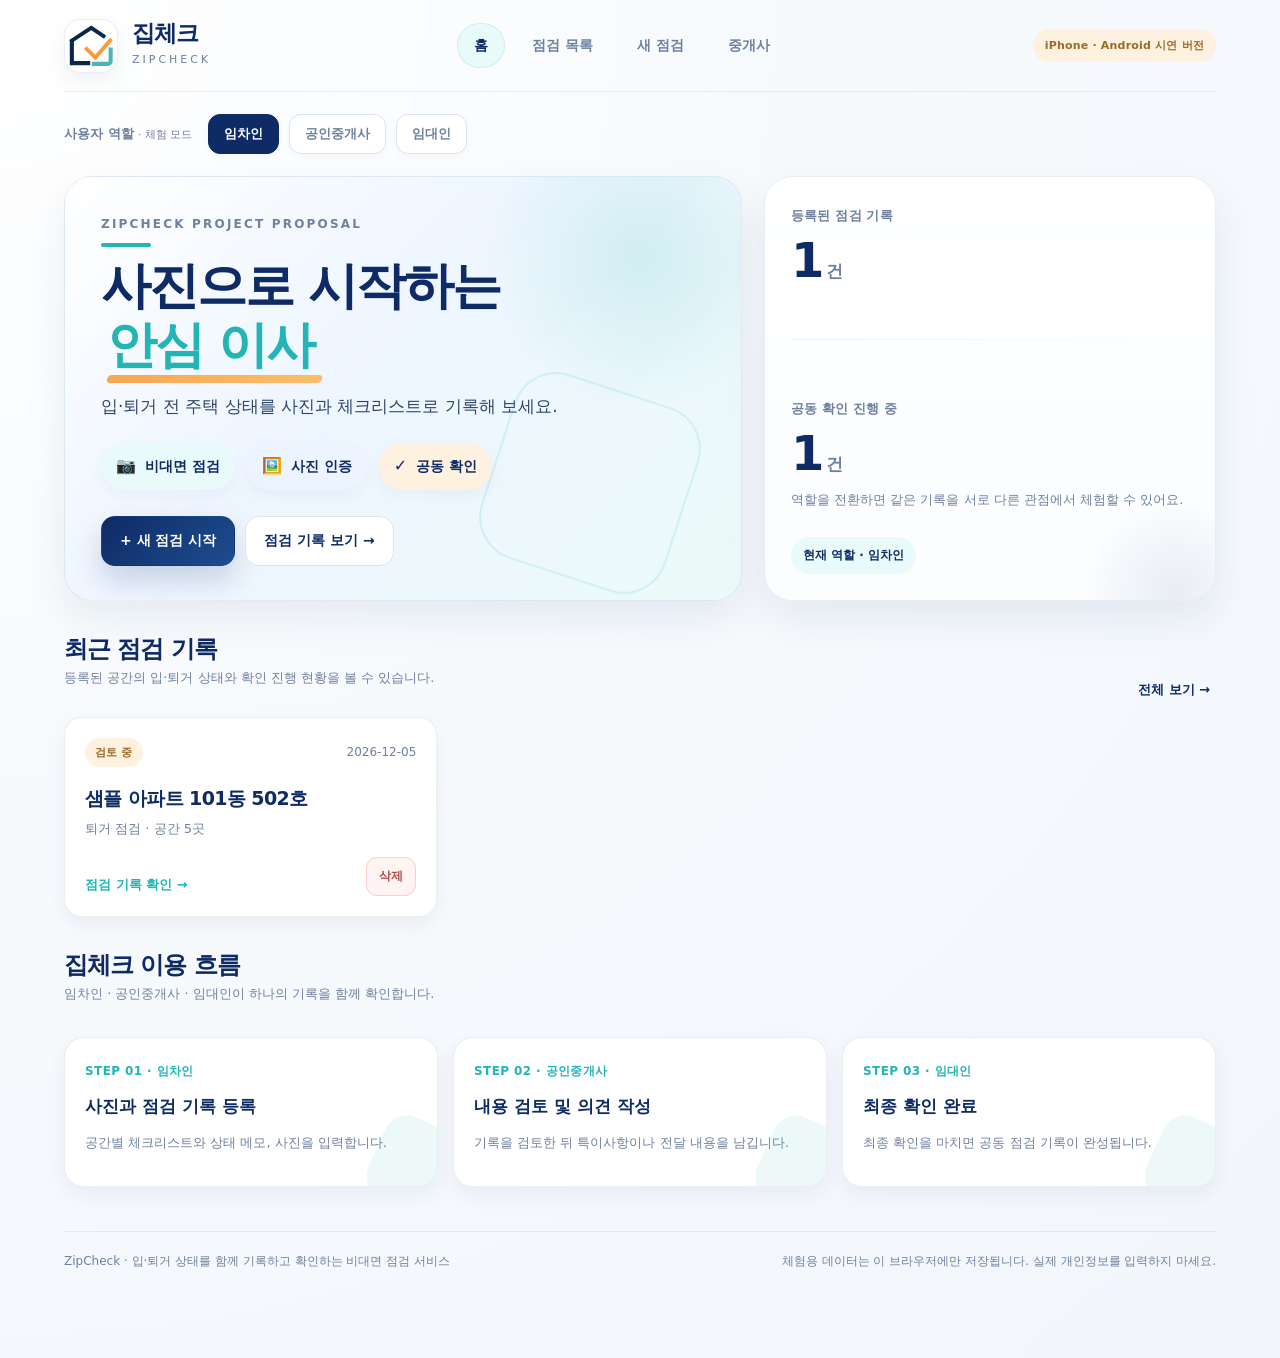
==== commit 53b88405: "Add broker profile and pending-inspection deletion" ====
--- a/docs/index.html
+++ b/docs/index.html
@@ -10,6 +10,7 @@
   <meta name="description" content="집체크 - 입퇴거 주택상태 공동점검 시제품"/>
   <meta name="apple-mobile-web-app-title" content="집체크"/>
   <link rel="apple-touch-icon" href="icons/icon.svg"/>
+  <link rel="stylesheet" href="v2.css"/>
   <link rel="manifest" href="manifest.webmanifest"/>
   <link rel="icon" type="image/png" sizes="192x192" href="icons/icon-192.png"/>
   <title>집체크 ZipCheck | iPhone 시연용 웹앱</title>
@@ -328,14 +329,7 @@
   <div class="shell">
     <header class="site-header">
       <div class="brand">
-        <div class="brand-logo" aria-hidden="true">
-          <svg width="38" height="38" viewBox="0 0 64 64" fill="none" xmlns="http://www.w3.org/2000/svg">
-            <path d="M10 30.5L29 13H53" stroke="#0E2B66" stroke-width="7" stroke-linecap="round" stroke-linejoin="round"/>
-            <path d="M10 31V52H41" stroke="#0E2B66" stroke-width="7" stroke-linecap="round" stroke-linejoin="round"/>
-            <path d="M39 32L48 40L58 24" stroke="#F5A24A" stroke-width="8" stroke-linecap="round" stroke-linejoin="round"/>
-            <path d="M39 52H54" stroke="#23B4B6" stroke-width="7" stroke-linecap="round" stroke-linejoin="round"/>
-          </svg>
-        </div>
+        <div class="brand-logo" aria-hidden="true"><svg width="44" height="44" viewBox="40 8 188 176" fill="none" xmlns="http://www.w3.org/2000/svg"><path d="M59 75L135 25L183 57" stroke="#082749" stroke-width="15" stroke-linecap="square"/><path d="M59 75V163H131" stroke="#082749" stroke-width="16"/><path d="M117 108L151 141L209 74" stroke="#FF973B" stroke-width="15" stroke-linecap="square"/><path d="M145 166H199Q211 166 211 154V110" stroke="#4CB5B9" stroke-width="16" stroke-linecap="square"/></svg></div>
         <div class="brand-copy"><strong>집체크</strong><span>ZIPCHECK</span></div>
       </div>
       <div class="toplinks" id="nav"></div>
@@ -359,6 +353,7 @@
     <button type="button" class="mobile-tab mobile-tab-create" data-page="new" aria-label="새 점검">
       <svg viewBox="0 0 24 24" fill="none" stroke="currentColor" stroke-width="2.5" stroke-linecap="round"><path d="M12 5v14M5 12h14"/></svg><span>새 점검</span>
     </button>
+  <button type="button" class="mobile-tab" data-page="profile" aria-label="중개사 프로필"><svg viewBox="0 0 24 24" fill="none" stroke="currentColor" stroke-width="2"><circle cx="12" cy="7" r="4"/><path d="M4 21q0-9 8-9t8 9"/></svg><span>중개사</span></button>
   </nav>
   <div id="toast" class="toast"></div>
 
@@ -404,18 +399,31 @@
     function status(rec){ return rec.brokerChecked && rec.ownerChecked ? '확인 완료' : '검토 중'; }
     function badge(rec){ return `<span class="tag ${status(rec)==='확인 완료'?'':'orange'}">${status(rec)}</span>`; }
     function renderNav(){
-      $('nav').innerHTML = [['home','홈'],['records','점검 목록'],['new','새 점검']]
+      $('nav').innerHTML = [['home','홈'],['records','점검 목록'],['new','새 점검'],['profile','중개사']]
         .map(([p,t])=>`<button type="button" class="navbtn ${page===p?'active':''}" data-page="${p}">${t}</button>`).join('');
       $('roles').innerHTML = `<span class="role-caption">사용자 역할 <small>· 체험 모드</small></span>`+
         ROLES.map(r=>`<button type="button" class="role-btn ${role===r?'active':''}" data-role="${r}" aria-pressed="${role===r}">${r}</button>`).join('');
       const tabs=$('mobile-tabs'); if(tabs){ tabs.querySelectorAll('[data-page]').forEach(el=>{el.classList.toggle('active',el.dataset.page===page);el.setAttribute('aria-current',el.dataset.page===page?'page':'false')}); }
     }
+let pendingDeleteId=null;
+function canDelete(r){return role==='임차인'&&!r.brokerChecked&&!r.ownerChecked}
+function requestDelete(id){
+ const r=records.find(x=>x.id===id);
+ if(!r||!canDelete(r)){toast('검토 전 기록만 임차인이 삭제할 수 있습니다.');return;}
+ pendingDeleteId=id;
+ if(confirm('아직 검토되지 않은 점검 기록을 삭제할까요? 삭제 후 복구할 수 없습니다.')){
+  const prev=records; records=records.filter(x=>x.id!==id);
+  if(!save())records=prev;
+  else{selectedId=null;if(page==='detail')goto('records');else render();toast('점검 기록을 삭제했습니다.')}
+ }
+ pendingDeleteId=null;
+}
     function card(rec){
-      return `<article class="card record-card" data-open="${esc(rec.id)}" role="button" tabindex="0">
+      return `<article class="card record-card"><div class="record-main" data-open="${esc(rec.id)}" role="button" tabindex="0">
         <div class="card-top">${badge(rec)}<span class="date">${esc(rec.date)}</span></div>
         <h3>${esc(rec.name)}</h3>
         <div class="meta">${esc(rec.type)} 점검 · 공간 ${rec.rooms.length}곳</div>
-        <div class="card-bottom">점검 기록 확인 →</div>
+        </div><div class="record-actions"><span class="card-bottom">점검 기록 확인 →</span>${canDelete(rec)?`<button type="button" class="delete-record" data-delete="${esc(rec.id)}">삭제</button>`:""}</div>
       </article>`;
     }
     function renderHome(){
@@ -482,7 +490,7 @@
     function renderRecords(){
       return `<div class="page-head"><span class="eyebrow">Inspection Records</span><h1>점검 목록</h1><p>등록된 기록을 선택하면 공간별 상태와 참여자의 확인 여부를 볼 수 있습니다.</p></div>
       ${records.length ? `<div class="cards">${records.map(card).join('')}</div>` : '<div class="empty"><strong>등록된 기록이 없습니다.</strong>새 점검을 등록해 보세요.</div>'}
-      <div class="actions"><button class="btn ghost" id="export">기록 JSON 내보내기</button><button class="btn ghost" id="reset">샘플 데이터로 초기화</button></div>`;
+      <div class="broker-peek"><span class="peek-graphic">👤</span><div class="peek-copy"><strong>담당 공인중개사</strong><p>협의 평판과 활동 이력을 확인해 보세요.</p></div><button type="button" class="btn secondary" data-page="profile">프로필 보기 →</button></div><div class="actions"><button class="btn ghost" id="export">기록 JSON 내보내기</button></div>`;
     }
     function roomEditor(room){
       const r = esc(room);
@@ -508,6 +516,18 @@
         <div class="form-actions"><button type="button" class="btn secondary" data-page="home">취소</button><button type="submit" class="btn primary">점검 기록 저장 →</button></div>
       </form>`;
     }
+function renderProfile(){
+return `<div class="profile-page"><div class="page-head"><span class="eyebrow">BROKER PROFILE</span><h1>공인중개사 프로필</h1><p>입·퇴거 협의를 지원하는 담당자 정보</p></div>
+<section class="profile-panel"><div class="profile-header"><div class="profile-photo"><svg viewBox="0 0 100 100"><circle cx="50" cy="50" r="50" fill="#E5F2FA"/><path d="M11 100Q15 70 36 68L50 83L64 68Q85 72 89 100" fill="#244A83"/><path d="M38 63H62V78L50 90L38 78Z" fill="#E9B38B"/><path d="M42 78L50 90L58 78L67 100H33Z" fill="white"/><ellipse cx="50" cy="45" rx="23" ry="29" fill="#F3C49D"/><path d="M27 42Q24 17 47 17Q67 11 73 29L76 44L66 38Q55 24 37 35L28 48Z" fill="#253554"/><circle cx="42" cy="48" r="2" fill="#28364D"/><circle cx="58" cy="48" r="2" fill="#28364D"/><path d="M44 60Q50 64 56 60" stroke="#A9675F" stroke-width="2" fill="none"/></svg></div><div class="profile-heading"><h2>김지훈 중개사</h2><p>행복부동산 · 공인중개사 프로필</p><div class="profile-tags"><span class="profile-tag">✓ 시연용 프로필</span><span class="profile-tag violet">✦ 협의 지원</span></div></div></div>
+<div class="profile-disclaimer">※ 이름, 82점, 활동 배지, 활동 이력은 모두 가상 시연 데이터이며 실제 중개사 자격이나 실적을 인증하지 않습니다.</div>
+<div class="score-panel" style="margin-top:16px"><div class="score-title">☀️ 협의 맑음도 <small>· 예시 지표</small></div><div class="score-main"><p>응답 속도, 증빙 충실도, 일정 준수를 한눈에 확인하는 예시 지표예요.</p><div class="score-number">82<small>점</small></div></div><div class="progress-track"><div class="progress-bar"></div></div><div class="score-stats"><div class="score-stat"><span>⚡ 응답 속도</span><strong>빠름</strong></div><div class="score-stat"><span>▣ 증빙 충실도</span><strong>높음</strong></div><div class="score-stat"><span>▢ 일정 준수</span><strong>우수</strong></div></div></div>
+<div class="profile-section-head">활동 배지 4개 <small>예시</small></div><div class="badge-grid"><div class="profile-badge"><span class="badge-icon">💬</span><strong>빠른 응답</strong><small>빠른 소통</small></div><div class="profile-badge"><span class="badge-icon">📑</span><strong>증빙 꼼꼼</strong><small>서류 확인</small></div><div class="profile-badge"><span class="badge-icon">🗓️</span><strong>약속 준수</strong><small>일정 관리</small></div><div class="profile-badge"><span class="badge-icon">🤝</span><strong>협의 경험</strong><small>분쟁 조율</small></div></div>
+<div class="profile-section-head">최근 협의 내역 <small>가상 기록</small></div>
+<div class="history-line"><span class="hist-icon">🛠️</span><div class="hist-desc"><strong>벽지 보수 범위 협의 완료</strong><small>7월 16일 · 견적 공동 확인</small></div><span class="hist-badge">완료</span></div>
+<div class="history-line"><span class="hist-icon">🧽</span><div class="hist-desc"><strong>에어컨 청소 여부 확인</strong><small>7월 12일 · 사진 확인</small></div><span class="hist-badge">완료</span></div>
+<div class="history-line"><span class="hist-icon">🧹</span><div class="hist-desc"><strong>퇴거 청소 일정 조율</strong><small>7월 8일 · 일정 협의</small></div><span class="hist-badge">조율</span></div>
+</section></div>`;
+}
     function renderDetail(){
       const r = records.find(x=>x.id===selectedId);
       if(!r) return '<div class="empty">기록을 찾을 수 없습니다.</div>';
@@ -515,7 +535,7 @@
       const checkAction = ((role==='공인중개사'&&!r.brokerChecked)||(role==='임대인'&&!r.ownerChecked))
         ? `<div class="confirm-panel"><strong>${role==='공인중개사'?'중개사 검토 의견':'임대인 확인 의견'}</strong><p class="meta">확인 전 사진과 메모를 검토해 주세요.</p><form id="review-form"><textarea class="comment" name="comment" maxlength="500" placeholder="의견을 작성해 주세요. (선택)"></textarea><button type="submit" class="btn primary" style="width:100%">${role==='공인중개사'?'검토 완료 처리':'확인 완료 처리'}</button></form></div>`
         : `<div class="note">${role==='임차인'?'중개사와 임대인으로 역할을 바꿔 공동 확인 과정을 체험해 보세요.':role==='공인중개사'?'이 점검 기록에 대한 중개사 검토를 마쳤습니다.':'이 점검 기록에 대한 임대인 확인을 마쳤습니다.'}</div>`;
-      return `<div class="page-head"><button class="text-btn" data-page="records">← 점검 목록</button><div style="margin-top:16px">${badge(r)}</div><h1>${esc(r.name)}</h1><p>${esc(r.type)} 점검 · 점검일 ${esc(r.date)} · 임차인이 등록</p></div>
+      return `<div class="page-head"><button class="text-btn" data-page="records">← 점검 목록</button><div style="margin-top:16px">${badge(r)}</div><h1>${esc(r.name)}</h1><p>${esc(r.type)} 점검 · 점검일 ${esc(r.date)} · 임차인이 등록</p><div class="detail-utility"><button type="button" class="btn secondary" data-page="profile">👤 공인중개사 프로필</button>${canDelete(r)?`<button type="button" class="delete-record" data-delete="${esc(r.id)}">점검 삭제</button>`:""}</div></div>
       <div class="detail-grid">
         <section>
           <div class="panel"><h2>공간별 점검 결과</h2><div class="detail-list">${r.rooms.map(x=>`<div class="detail-room"><strong>${esc(x.name)}</strong><div class="state-label">${esc(x.state)}</div><p>${esc(x.memo||'작성된 메모가 없습니다.')}</p>${x.photos?.length?`<div class="photos">${x.photos.map(src=>`<a href="${src}" target="_blank" rel="noopener noreferrer"><img src="${src}" alt="${esc(x.name)} 점검 사진"></a>`).join('')}</div>`:'<p class="hint">등록된 사진 없음</p>'}</div>`).join('')}</div></div>
@@ -526,7 +546,7 @@
     }
     function render(){
       renderNav();
-      $('app').innerHTML = page==='home' ? renderHome() : page==='records' ? renderRecords() : page==='new' ? renderNew() : renderDetail();
+      $('app').innerHTML = page==='home' ? renderHome() : page==='records' ? renderRecords() : page==='new' ? renderNew() : page==='profile' ? renderProfile() : renderDetail();
       window.scrollTo({top:0, behavior:'auto'});
     }
     function goto(p, fromHistory=false){
@@ -569,6 +589,7 @@
       target.innerHTML=(photosDraft[room]||[]).map((src,i)=>`<span class="photo-item"><img class="photo-mini" src="${src}" alt="${esc(room)} 사진 ${i+1}"><button type="button" class="photo-remove" data-remove-photo="${esc(room)}" data-photo-index="${i}" aria-label="사진 ${i+1} 제거">×</button></span>`).join('') + `<span class="upload-count">${(photosDraft[room]||[]).length} / 4장</span>`;
     }
     $('app').addEventListener('click',e=>{
+      const del=e.target.closest('[data-delete]');if(del){e.preventDefault();e.stopPropagation();requestDelete(del.dataset.delete);return;}
       const rem=e.target.closest('[data-remove-photo]');
       if(rem){const room=rem.dataset.removePhoto;const i=Number(rem.dataset.photoIndex);if(photosDraft[room] && Number.isInteger(i)){photosDraft[room].splice(i,1);paintPhotoPreview(room)}return;}
       const nav = e.target.closest('[data-page]');
--- a/docs/v2.css
+++ b/docs/v2.css
@@ -0,0 +1,60 @@
+
+/* ZipCheck v0.2 - broker profile and draft record actions */
+.brand-logo svg{width:48px;height:48px;max-width:100%;max-height:100%}
+.broker-peek{display:flex;align-items:center;gap:14px;padding:18px;border:1px solid #DCEAF2;border-radius:18px;background:linear-gradient(110deg,#ECFAFA,#F7F5FF 60%,#FFF4E6);margin-top:17px}
+.peek-graphic{flex-shrink:0;width:52px;height:52px;display:grid;place-items:center;background:#fff;border-radius:17px;font-size:26px}
+.peek-copy{flex:1;min-width:0}.peek-copy strong{display:block;color:#0E2B66;font-size:15px}.peek-copy p{font-size:12px;color:#6E819E;margin-top:4px}.broker-peek .btn{white-space:nowrap}
+.record-main{display:flex;flex-direction:column;flex:1;min-width:0;cursor:pointer}
+.record-actions{display:flex;justify-content:space-between;align-items:center;gap:10px;margin-top:auto}.record-actions .card-bottom{margin-top:0}
+.delete-record{border:1px solid #F4CFCC;background:#FFF4F2;color:#B74A45;font-size:12px;font-weight:850;border-radius:11px;padding:9px 12px;min-height:38px;cursor:pointer}.delete-record:hover{background:#FFE7E4}
+.detail-utility{display:flex;gap:9px;flex-wrap:wrap;margin-top:17px}.detail-utility .btn{box-shadow:none}
+.profile-page{max-width:850px;margin:auto}
+.profile-panel{background:white;border-radius:24px;padding:24px;border:1px solid rgba(14,43,102,.08);box-shadow:0 8px 20px rgba(24,54,97,.06);margin-bottom:16px}
+.profile-header{display:flex;align-items:center;gap:16px;padding:4px 0 20px}
+.profile-photo{flex-shrink:0;width:94px;height:94px;border-radius:50%;overflow:hidden;background:#EFF7FF;border:5px solid white;box-shadow:0 0 0 1px #DCE7F1,0 7px 18px rgba(17,49,95,.09)}
+.profile-photo svg{width:100%;height:100%;display:block}
+.profile-heading{min-width:0}
+.profile-heading h2{font-size:23px;letter-spacing:-.7px;color:#0E2B66;margin:0 0 3px}
+.profile-heading p{font-size:13px;color:#6E819E;margin:0 0 8px}
+.profile-tags{display:flex;gap:7px;flex-wrap:wrap}
+.profile-tag{border-radius:999px;padding:5px 9px;background:#EAF7F4;color:#238A78;font-size:11px;font-weight:800}
+.profile-tag.violet{background:#F2EFFF;color:#7161CA}
+.profile-disclaimer{background:#F8FAFD;border:1px solid #E5ECF4;color:#677B96;border-radius:13px;padding:10px 13px;font-size:12px;line-height:1.5}
+.score-panel{background:linear-gradient(130deg,#E7FAF8 0%,#F2FBFA 55%,#FFF9EB 100%);border:1px solid #DFF2EE;border-radius:18px;padding:21px}
+.score-title{display:flex;align-items:center;gap:7px;font-size:16px;font-weight:850;color:#0E2B66}
+.score-main{display:flex;align-items:center;justify-content:space-between;gap:12px;margin:13px 0}
+.score-main p{font-size:12px;line-height:1.6;color:#628194;max-width:290px}
+.score-number{color:#13A78C;font-weight:950;font-size:47px;line-height:1;white-space:nowrap;letter-spacing:-1.8px}
+.score-number small{font-size:14px;letter-spacing:0}
+.progress-track{height:9px;overflow:hidden;background:#D8E9E8;border-radius:12px}
+.progress-bar{height:100%;width:82%;background:linear-gradient(90deg,#1AB79A,#65D6A9);border-radius:12px}
+.score-stats{display:grid;grid-template-columns:repeat(3,1fr);gap:8px;margin-top:15px}
+.score-stat{border-radius:12px;background:rgba(255,255,255,.76);text-align:center;padding:11px 6px}
+.score-stat span{display:block;font-size:11px;color:#6E819E}.score-stat strong{display:block;font-size:14px;margin-top:4px;color:#0E2B66}
+.profile-section-head{display:flex;align-items:center;justify-content:space-between;gap:10px;margin:23px 0 11px;color:#0E2B66;font-weight:900}
+.badge-grid{display:grid;grid-template-columns:repeat(4,1fr);gap:9px}
+.profile-badge{border-radius:15px;background:#F8FAFF;border:1px solid #EDF1F8;text-align:center;padding:14px 8px}
+.profile-badge:nth-child(1){background:#F0FBF8}.profile-badge:nth-child(2){background:#F3F0FF}.profile-badge:nth-child(3){background:#FFF5E9}.profile-badge:nth-child(4){background:#EDF7FF}
+.profile-badge .badge-icon{font-size:26px;display:block;margin-bottom:8px}
+.profile-badge strong{display:block;font-size:12px;color:#0E2B66}
+.profile-badge small{display:block;font-size:10px;color:#6E819E;margin-top:5px;line-height:1.4}
+.history-line{display:flex;gap:12px;align-items:center;padding:13px 0;border-top:1px solid #EDF1F5}
+.history-line .hist-icon{width:37px;height:37px;border-radius:10px;background:#EEF7FA;display:grid;place-items:center;font-size:18px;flex-shrink:0}
+.history-line .hist-desc{flex:1;min-width:0}
+.history-line strong{color:#0E2B66;font-size:13px;display:block}
+.history-line small{color:#6E819E;font-size:11px}
+.hist-badge{border-radius:40px;padding:5px 9px;background:#E7F8F2;color:#178E72;font-size:11px;font-weight:800;white-space:nowrap}
+.confirm-dialog{width:min(92vw,390px);max-width:390px;border:none;border-radius:23px;background:white;box-shadow:0 24px 70px rgba(6,36,78,.25);padding:25px;color:#304667}
+.confirm-dialog::backdrop{background:rgba(10,30,60,.55);backdrop-filter:blur(2px)}
+.confirm-dialog h2{margin:0 0 8px;color:#0E2B66;font-size:19px}
+.confirm-dialog p{margin:0 0 20px;font-size:14px;line-height:1.6;color:#6E819E}
+.confirm-dialog .dialog-actions{display:flex;gap:10px}.confirm-dialog .dialog-actions button{flex:1}
+@media(max-width:680px){
+.mobile-tabs{grid-template-columns:repeat(4,1fr)}.mobile-tab{min-width:0}
+.broker-peek{flex-wrap:wrap;padding:16px 14px}.broker-peek .btn{width:100%}
+.profile-panel{padding:17px 15px;border-radius:20px}.profile-header{gap:13px}.profile-photo{width:75px;height:75px}
+.profile-heading h2{font-size:19px}.score-panel{padding:17px}
+.score-main p{font-size:11px;max-width:170px}.score-number{font-size:40px}
+.score-stat{padding:10px 4px}.score-stat strong{font-size:12px}.badge-grid{gap:6px}.profile-badge{padding:12px 3px}.profile-badge strong{font-size:11px}.profile-badge small{font-size:9px}
+.record-actions{margin-top:14px}
+}
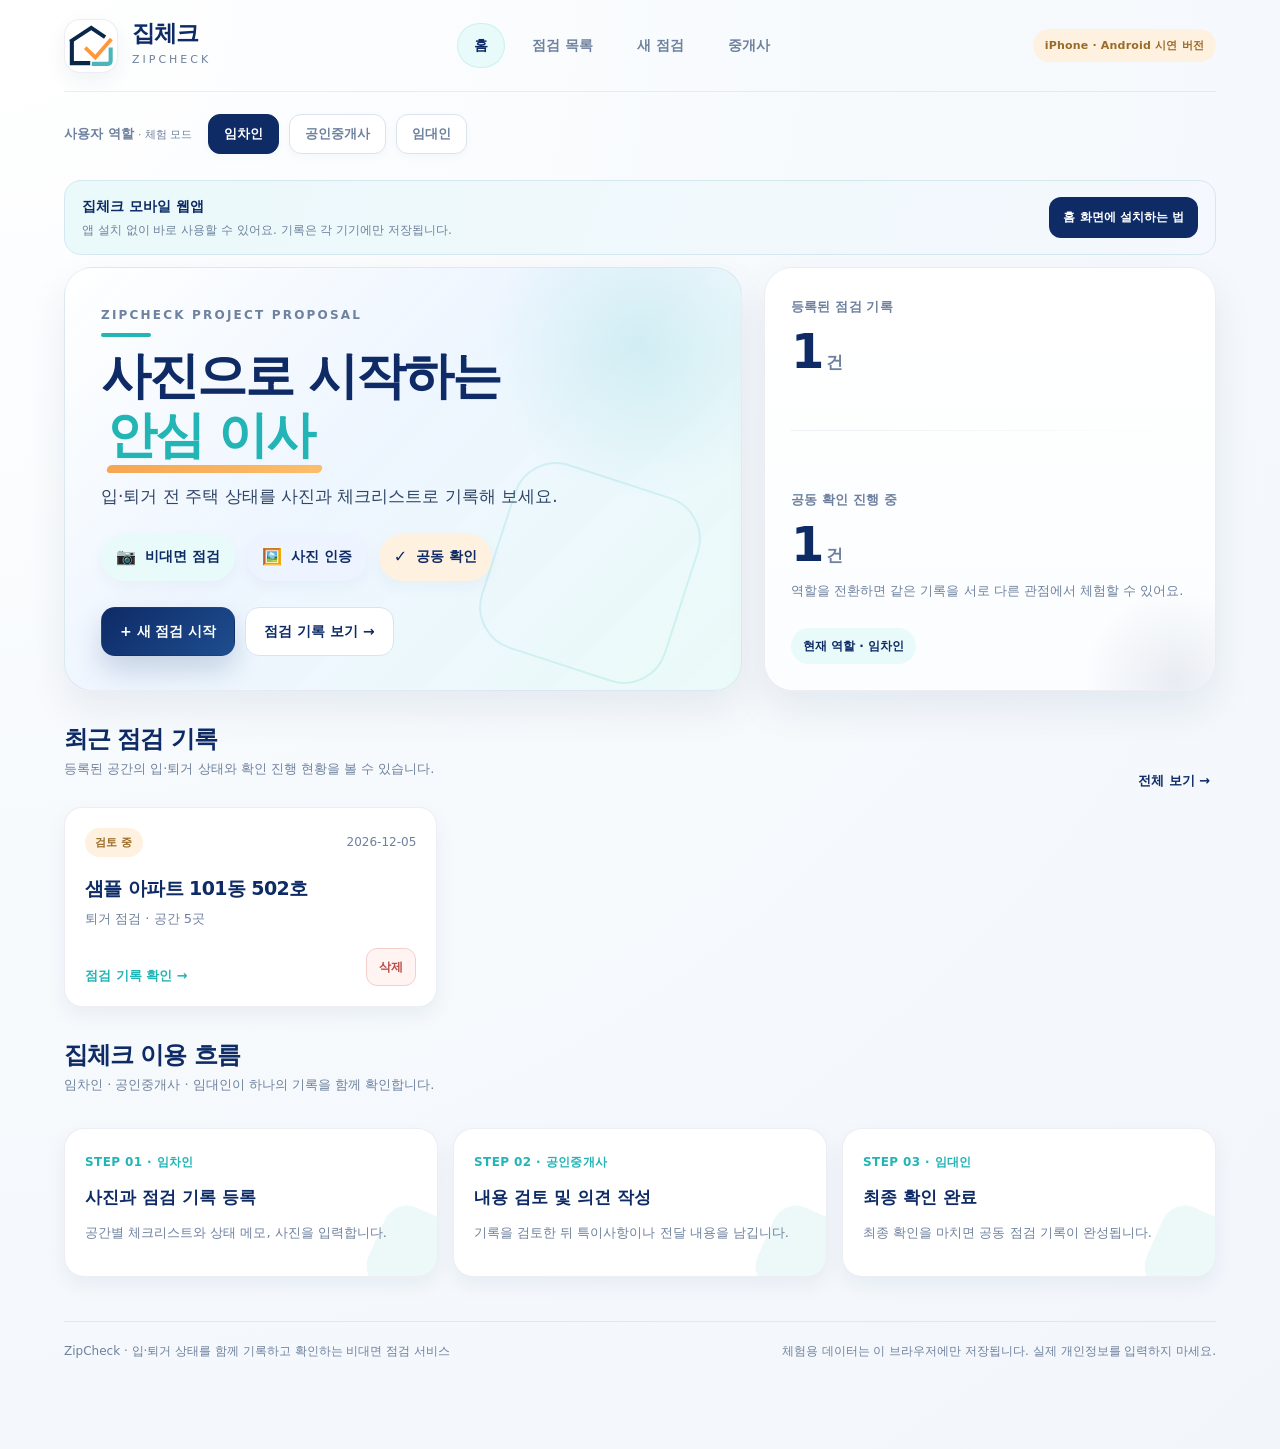
==== commit 6aba6038: "Support both Android and iPhone web access with device-specific home screen guidance" ====
--- a/docs/index.html
+++ b/docs/index.html
@@ -9,11 +9,12 @@
   <meta name="apple-mobile-web-app-status-bar-style" content="default"/>
   <meta name="description" content="집체크 - 입퇴거 주택상태 공동점검 시제품"/>
   <meta name="apple-mobile-web-app-title" content="집체크"/>
-  <link rel="apple-touch-icon" href="icons/icon.svg"/>
+  <link rel="apple-touch-icon" href="icons/icon-180.png"/>
+  <link rel="icon" type="image/svg+xml" href="icons/icon.svg"/>
   <link rel="stylesheet" href="v2.css"/>
   <link rel="manifest" href="manifest.webmanifest"/>
-  <link rel="icon" type="image/png" sizes="192x192" href="icons/icon-192.png"/>
-  <title>집체크 ZipCheck | iPhone 시연용 웹앱</title>
+  <link rel="icon" type="image/png" sizes="192x192" href="icons/icon.svg"/>
+  <title>집체크 ZipCheck | Android · iPhone 웹앱</title>
   <style>
     :root{
       --bg:#F7FAFD;
@@ -324,6 +325,14 @@
     }
 
   </style>
+<style>
+.platform-guide{display:flex;align-items:center;gap:13px;justify-content:space-between;padding:15px 17px;margin:16px 0 7px;border:1px solid #D5E8F0;background:linear-gradient(110deg,#EAF9FA,#F5F8FE);border-radius:17px}
+.platform-guide b{display:block;font-size:14px;color:#0E2B66}.platform-guide small{display:block;font-size:12px;color:#6E819E;line-height:1.5;margin-top:3px}
+.platform-guide button{background:#0E2B66;color:#fff;border:0;border-radius:12px;padding:11px 14px;font-weight:800;font-size:12px;white-space:nowrap;cursor:pointer}
+.install-steps{margin:8px 0 0;padding:12px 16px;border:1px solid #D9E8F1;background:#fff;border-radius:14px;font-size:13px;color:#304667;display:none}
+.install-steps.open{display:block}
+@media(max-width:480px){.platform-guide{gap:8px;align-items:flex-start;flex-wrap:wrap}.platform-guide button{width:100%}}
+</style>
 </head>
 <body>
   <div class="shell">
@@ -337,7 +346,7 @@
     </header>
 
     <div class="role-strip" id="roles"></div>
-    <main id="app"></main>
+    <div class="platform-guide"><div><b id="platform-title">집체크 웹앱</b><small id="platform-subtitle">Android · iPhone에서 브라우저로 바로 사용하세요.</small></div><button type="button" id="install-help">홈 화면에 설치하는 법</button></div><div id="install-steps" class="install-steps" role="status"></div><main id="app"></main>
     <footer class="footer">
       <span>ZipCheck · 입·퇴거 상태를 함께 기록하고 확인하는 비대면 점검 서비스</span>
       <span>체험용 데이터는 이 브라우저에만 저장됩니다. 실제 개인정보를 입력하지 마세요.</span>
@@ -674,6 +683,22 @@
       window.addEventListener('load',()=>navigator.serviceWorker.register('./sw.js').catch(()=>{}));
     }
     render();
+    (function(){
+      const params=new URLSearchParams(location.search);
+      const requested=params.get('platform');
+      const ios=/iPhone|iPad|iPod/.test(navigator.userAgent)||(navigator.platform==='MacIntel'&&navigator.maxTouchPoints>1);
+      const android=/Android/i.test(navigator.userAgent);
+      const platform=android?'android':ios?'ios':(requested==='android'?'android':requested==='ios'?'ios':'web');
+      const title=document.getElementById('platform-title'), sub=document.getElementById('platform-subtitle'), details=document.getElementById('install-steps');
+      title.textContent=platform==='android'?'Android용 집체크 웹앱':platform==='ios'?'iPhone용 집체크 웹앱':'집체크 모바일 웹앱';
+      sub.textContent='앱 설치 없이 바로 사용할 수 있어요. 기록은 각 기기에만 저장됩니다.';
+      document.getElementById('install-help').addEventListener('click',()=>{
+        details.classList.toggle('open');
+        if(platform==='ios')details.textContent='iPhone: Safari로 이 페이지를 연 뒤 공유 버튼 → 홈 화면에 추가를 누르세요.';
+        else if(platform==='android')details.textContent='Android: Chrome 메뉴(⋮) → 앱 설치 또는 홈 화면에 추가를 누르세요.';
+        else details.textContent='Android에서는 Chrome 메뉴에서, iPhone에서는 Safari 공유 메뉴에서 홈 화면에 추가하세요.';
+      });
+    })();
   </script>
 </body>
 </html>
